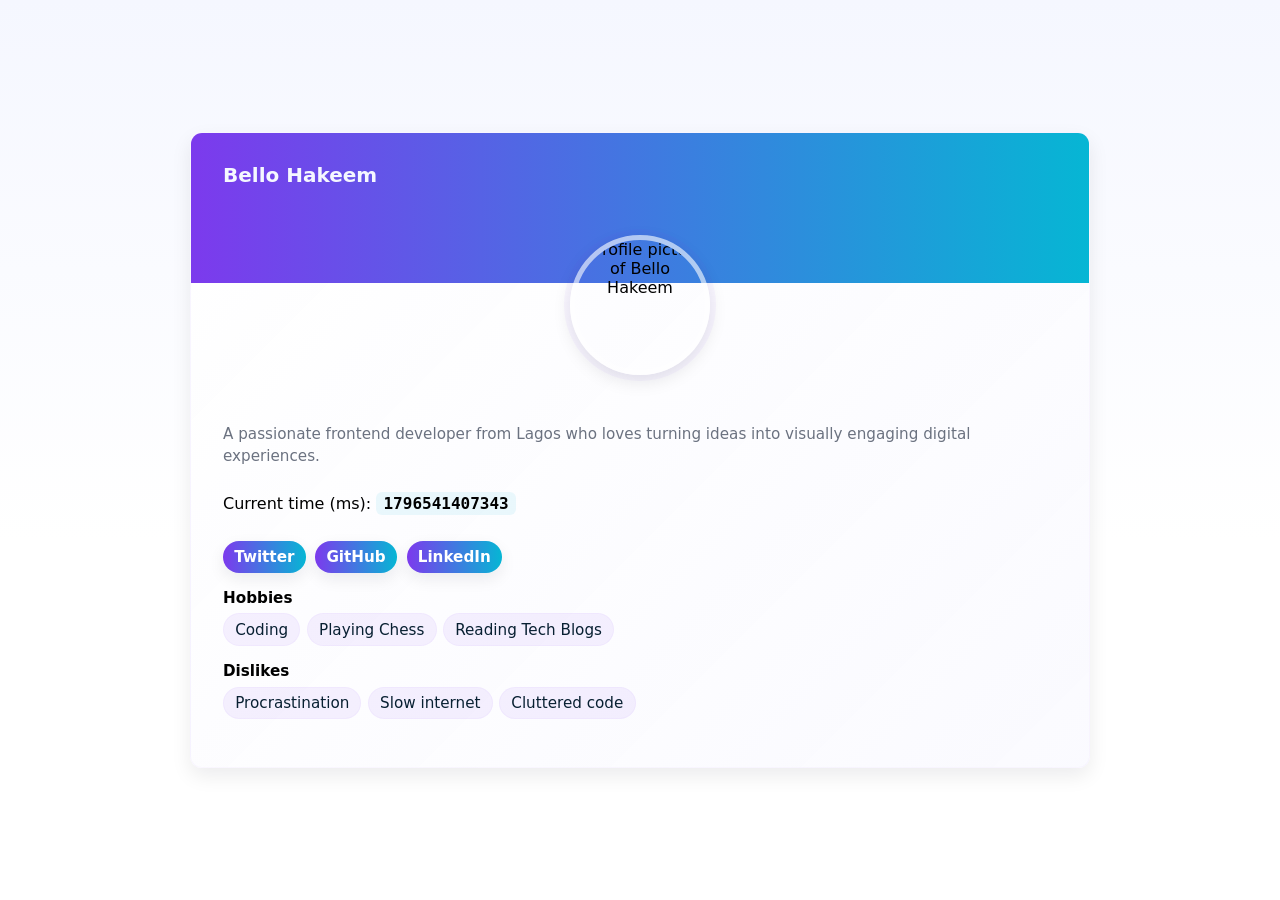
==== index.html @ 4e1e6452 "Initial commit: implemented accessible and testable profile card with dynamic time, social links, an" ====
<!DOCTYPE html>
<html lang="en">
  <head>
    <meta charset="UTF-8" />
    <meta name="viewport" content="width=device-width, initial-scale=1.0" />
    <link rel="stylesheet" href="style.css" />
    <title>Profile Card</title>
  </head>
  <body>
    <article data-testid="test-profile-card" class="profile-card">
      <header>
        <h2 data-testid="test-user-name">Bello Hakeem</h2>
      </header>

      <figure>
        <img
          src="https://i.pravatar.cc/150?img=3"
          alt="Profile picture of Bello Hakeem"
          data-testid="test-user-avatar"
        />
      </figure>

      <div class="user-description">
        <p data-testid="test-user-bio">
          A passionate frontend developer from Lagos who loves turning ideas
          into visually engaging digital experiences.
        </p>

        <p>Current time (ms): <span data-testid="test-user-time"></span></p>

        <nav aria-label="Social Links">
          <ul data-testid="test-user-social-links" class="social-links">
            <li>
              <a
                href="https://twitter.com/"
                target="_blank"
                rel="noopener noreferrer"
                data-testid="test-user-social-twitter"
                >Twitter</a
              >
            </li>
            <li>
              <a
                href="https://github.com/"
                target="_blank"
                rel="noopener noreferrer"
                data-testid="test-user-social-github"
                >GitHub</a
              >
            </li>
            <li>
              <a
                href="https://linkedin.com/"
                target="_blank"
                rel="noopener noreferrer"
                data-testid="test-user-social-linkedin"
                >LinkedIn</a
              >
            </li>
          </ul>
        </nav>

        <section aria-labelledby="hobbies-heading">
          <h3 id="hobbies-heading">Hobbies</h3>
          <ul data-testid="test-user-hobbies">
            <li>Coding</li>
            <li>Playing Chess</li>
            <li>Reading Tech Blogs</li>
          </ul>
        </section>

        <section aria-labelledby="dislikes-heading">
          <h3 id="dislikes-heading">Dislikes</h3>
          <ul data-testid="test-user-dislikes">
            <li>Procrastination</li>
            <li>Slow internet</li>
            <li>Cluttered code</li>
          </ul>
        </section>
      </div>
    </article>

    <script src="script.js"></script>
  </body>
</html>
---- style.css ----
* {
  margin: 0;
  padding: 0;
  box-sizing: border-box;
}

:root {
  --bg-1: #f5f7ff;
  --bg-2: #fff0f6;
  --accent-1: #7c3aed;
  --accent-2: #06b6d4;
  --muted: #6b7280;
  --card-radius: 12px;
}

/* html,
body {
  height: 100%;
} */

body {
  font-family: system-ui;
  display: flex;
  align-items: center;
  justify-content: center;
  min-height: 100vh;
  background: linear-gradient(180deg, var(--bg-1), #ffffff 60%);
  padding: 1rem;
}

.profile-card {
  width: 100%;
  max-width: 500px;
  overflow: hidden;
  background: linear-gradient(
    135deg,
    rgba(255, 255, 255, 0.98),
    rgba(250, 250, 255, 0.95)
  );
  border-radius: var(--card-radius);
  /* padding: 2rem; */
  box-shadow: 0 8px 20px rgba(2, 6, 23, 0.08);
  border: 1px solid rgba(124, 58, 237, 0.04);
  transition: transform 0.2s ease, box-shadow 0.2s ease;
}

.profile-card:hover {
  transform: translateY(-5px);
}

.profile-card header {
  width: 100%;
  height: 150px;
  background: linear-gradient(90deg, var(--accent-1), var(--accent-2));
  padding: 2rem;
}

.profile-card header h2 {
  font-size: 1.25rem;
  line-height: 1.05;
  font-weight: 700;
  color: #f5f7ff;
}

.user-description {
  padding: 0 2rem 2rem;
}

.profile-card p[data-testid="test-user-bio"] {
  color: var(--muted);
  font-size: 0.95rem;
  margin-bottom: 1.5rem;
  line-height: 1.5;
  text-align: center;
}

/* Avatar */
.profile-card figure {
  position: relative;
  top: -3rem;
  text-align: center;
}
.profile-card img {
  width: 96px;
  height: 96px;
  border-radius: 50%;
  object-fit: cover;
  border: 5px solid rgba(255, 255, 255, 0.6);
  box-shadow: 0 6px 18px rgba(12, 20, 32, 0.1),
    0 0 0 6px rgba(124, 58, 237, 0.04);
  transition: transform 0.18s ease, box-shadow 0.18s ease;
}
.profile-card img:hover,
.profile-card img:focus {
  transform: scale(1.03);
}

/* Social links */
.social-links {
  display: flex;
  flex-direction: column;
  gap: 0.5rem;
  padding: 0;
  margin: 0.6rem 0;
  list-style: none;
  margin-bottom: 1rem;
}

.social-links a {
  display: inline-flex;
  align-items: center;
  justify-content: center;
  width: 100%;
  text-decoration: none;
  color: white;
  font-weight: 600;
  padding: 0.6rem 0.8rem;
  border-radius: 10px;
  background: linear-gradient(90deg, var(--accent-1), var(--accent-2));
  box-shadow: 0 6px 16px rgba(12, 20, 32, 0.08);
}

.social-links a:focus {
  outline: 3px solid rgba(6, 182, 212, 0.12);
  outline-offset: 3px;
}

/* Hobbies / dislikes */
section h3 {
  font-size: 0.95rem;
  margin-top: 0.5rem;
}

section ul {
  display: flex;
  flex-wrap: wrap;
  gap: 0.4rem;
  padding: 0;
  margin-top: 0.4rem;
  list-style: none;
  margin-bottom: 1rem;
}

section ul li {
  background: rgba(124, 58, 237, 0.07);
  padding: 0.28rem 0.5rem;
  border-radius: 999px;
  font-size: 0.8rem;
  color: #082032;
  border: 1px solid rgba(124, 58, 237, 0.04);
}

/* time display */
[data-testid="test-user-time"] {
  font-family: ui-monospace, SFMono-Regular, Menlo, Monaco, "Roboto Mono",
    monospace;
  font-weight: 700;
  background: rgba(6, 182, 212, 0.08);
  padding: 0.12rem 0.45rem;
  border-radius: 6px;
  margin-bottom: 1rem;
  display: inline-block;
}

/* Accessibility small touches */
a:focus-visible,
button:focus-visible {
  outline: 3px solid rgba(6, 182, 212, 0.14);
  outline-offset: 3px;
}

/* Tablet breakpoint */
@media (min-width: 600px) {
  body {
    padding: 1.5rem;
  }
  .profile-card {
    max-width: 640px;
  }

  /* social links become inline row */
  .social-links {
    flex-direction: row;
    justify-content: flex-start;
    gap: 0.6rem;
  }

  .social-links a {
    width: auto;
    padding: 0.45rem 0.7rem;
    border-radius: 999px;
    font-size: 0.95rem;
  }

  /* Slightly larger avatar */
  .profile-card img {
    width: 110px;
    height: 110px;
  }
}

/* Desktop breakpoint  */
@media (min-width: 1000px) {
  .profile-card {
    grid-template-columns: 140px 1fr;
    gap: 1.25rem;
    align-items: center;
    max-width: 900px;
  }

  figure {
    margin: 0;
    display: flex;
    align-items: center;
    justify-content: center;
  }
  .profile-card img {
    width: 140px;
    height: 140px;
    margin: 0;
  }

  .profile-card p[data-testid="test-user-bio"] {
    text-align: left;
  }

  /* increase chip sizes */
  section ul li {
    font-size: 0.95rem;
    padding: 0.4rem 0.7rem;
  }
}
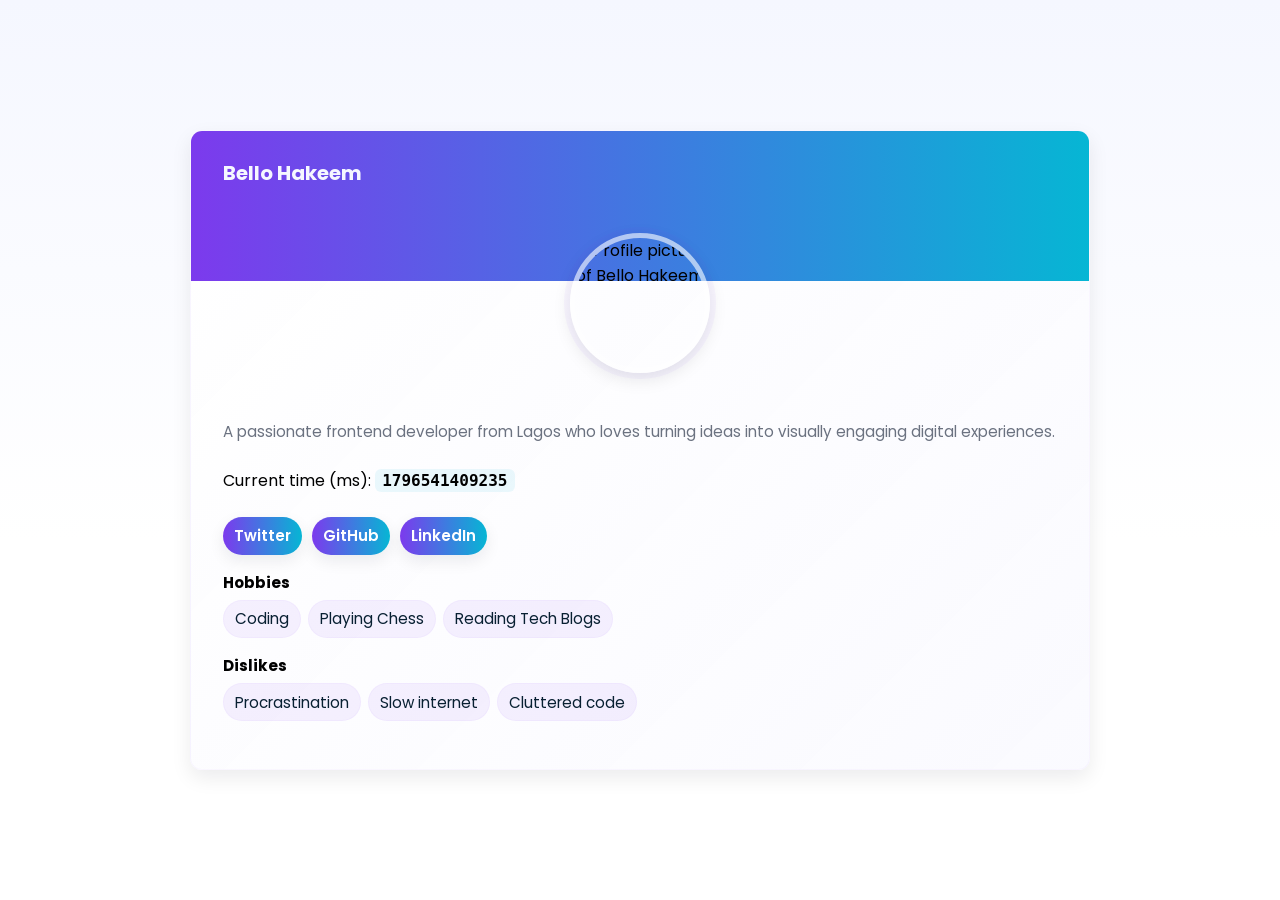
==== commit f33c54ba: "added about and contact pages" ====
--- a/index.html
+++ b/index.html
@@ -4,7 +4,7 @@
     <meta charset="UTF-8" />
     <meta name="viewport" content="width=device-width, initial-scale=1.0" />
     <link rel="stylesheet" href="style.css" />
-    <title>Profile Card</title>
+    <title>Hackhim | Profile Card page</title>
   </head>
   <body>
     <article data-testid="test-profile-card" class="profile-card">
@@ -80,6 +80,6 @@
       </div>
     </article>
 
-    <script src="script.js"></script>
+    <script src="index.js"></script>
   </body>
 </html>
--- a/style.css
+++ b/style.css
@@ -1,3 +1,5 @@
+@import url("https://fonts.googleapis.com/css2?family=Poppins:ital,wght@0,100;0,200;0,300;0,400;0,500;0,600;0,700;0,800;0,900;1,100;1,200;1,300;1,400;1,500;1,600;1,700;1,800;1,900&family=Roboto:ital,wght@0,100..900;1,100..900&display=swap");
+
 * {
   margin: 0;
   padding: 0;
@@ -9,14 +11,11 @@
   --bg-2: #fff0f6;
   --accent-1: #7c3aed;
   --accent-2: #06b6d4;
+  --accent-3: #5f24c5;
   --muted: #6b7280;
+  --very-light-grey: #f9fafb;
   --card-radius: 12px;
 }
-
-/* html,
-body {
-  height: 100%;
-} */
 
 body {
   font-family: system-ui;
@@ -26,6 +25,7 @@
   min-height: 100vh;
   background: linear-gradient(180deg, var(--bg-1), #ffffff 60%);
   padding: 1rem;
+  font-family: "Poppins", sans-serif;
 }
 
 .profile-card {
@@ -169,6 +169,168 @@
   outline-offset: 3px;
 }
 
+/* Contact Page Styles */
+.contact-page {
+  width: 100%;
+  max-width: 600px;
+  margin: 0 auto;
+  padding: 2rem;
+  background: #ffffff;
+  border-radius: var(--card-radius);
+  box-shadow: 0 8px 20px rgba(2, 6, 23, 0.08);
+  border: 1px solid rgba(124, 58, 237, 0.04);
+  transition: transform 0.2s ease, box-shadow 0.2s ease;
+}
+
+.contact-page:hover {
+  transform: translateY(-5px);
+}
+
+.contact-page h1 {
+  text-align: center;
+  margin-bottom: 1rem;
+  color: #111827;
+}
+
+.contact-page p {
+  text-align: center;
+  margin-bottom: 2rem;
+  color: var(--muted);
+  border-bottom: var(--accent-1) 1px solid;
+  padding-bottom: 0.5rem;
+}
+
+form {
+  display: flex;
+  flex-direction: column;
+  gap: 1rem;
+  width: 100%;
+  max-width: 500px;
+  margin: 0 auto;
+}
+
+.form-group {
+  display: flex;
+  flex-direction: column;
+}
+
+label {
+  margin-bottom: 0.25rem;
+  font-weight: 400;
+  color: #374151;
+}
+
+input,
+textarea {
+  padding: 0.75rem;
+  border-radius: 5px;
+  border: 1px solid #ccc;
+  font-size: 1rem;
+}
+
+button {
+  background: var(--accent-1);
+  color: white;
+  border: none;
+  padding: 0.8rem;
+  border-radius: 5px;
+  font-size: 1rem;
+  cursor: pointer;
+}
+
+button:hover {
+  background: var(--accent-3);
+}
+
+.error-message {
+  color: red;
+  font-size: 0.9rem;
+}
+
+.success-message {
+  color: #fff !important;
+  font-weight: bold;
+  text-align: center;
+  padding: 0.75rem;
+  border-radius: 5px;
+  background-color: var(--accent-1);
+  transition: all 0.3s ease;
+}
+
+/* ABOUT STYLES */
+.about_page {
+  width: 100%;
+  max-width: 700px;
+  margin: 0 auto;
+  padding: 2rem;
+  background: #ffffff;
+  border-radius: var(--card-radius);
+  box-shadow: 0 8px 20px rgba(2, 6, 23, 0.08);
+  border: 1px solid rgba(124, 58, 237, 0.04);
+  transition: transform 0.2s ease, box-shadow 0.2s ease;
+}
+
+.about_page:hover {
+  transform: translateY(-5px);
+}
+
+.about_page h1 {
+  text-align: center;
+  margin-bottom: 1rem;
+  color: #111827;
+}
+
+.about_page > p {
+  text-align: center;
+  margin-bottom: 2rem;
+  color: var(--muted);
+  font-size: 1rem;
+  padding-bottom: 0.5rem;
+  border-bottom: var(--accent-1) 1px solid;
+}
+
+.about_page section {
+  margin-bottom: 1.5rem;
+}
+
+.about_page h2 {
+  font-size: 1.1rem;
+  border-bottom: 1px solid rgba(124, 58, 237, 0.1);
+  font-weight: 500;
+  margin-bottom: 0.5rem;
+  color: #111827;
+}
+
+.about_page section p {
+  color: var(--muted);
+  font-size: 1rem;
+  line-height: 1.6;
+  background-color: var(--very-light-grey);
+  padding: 0.7rem 1rem;
+  border-radius: 8px;
+}
+
+.about_page section p:first-of-type {
+  margin-top: 0.5rem;
+}
+
+.about_page section p:last-of-type {
+  margin-bottom: 0.5rem;
+}
+
+.about_page section ul {
+  display: flex;
+  flex-wrap: wrap;
+  gap: 0.8rem;
+  padding: 0;
+  margin-top: 1rem;
+  list-style: none;
+}
+
+.about_page section ul li {
+  color: var(--accent-1);
+}
+
 /* Tablet breakpoint */
 @media (min-width: 600px) {
   body {
